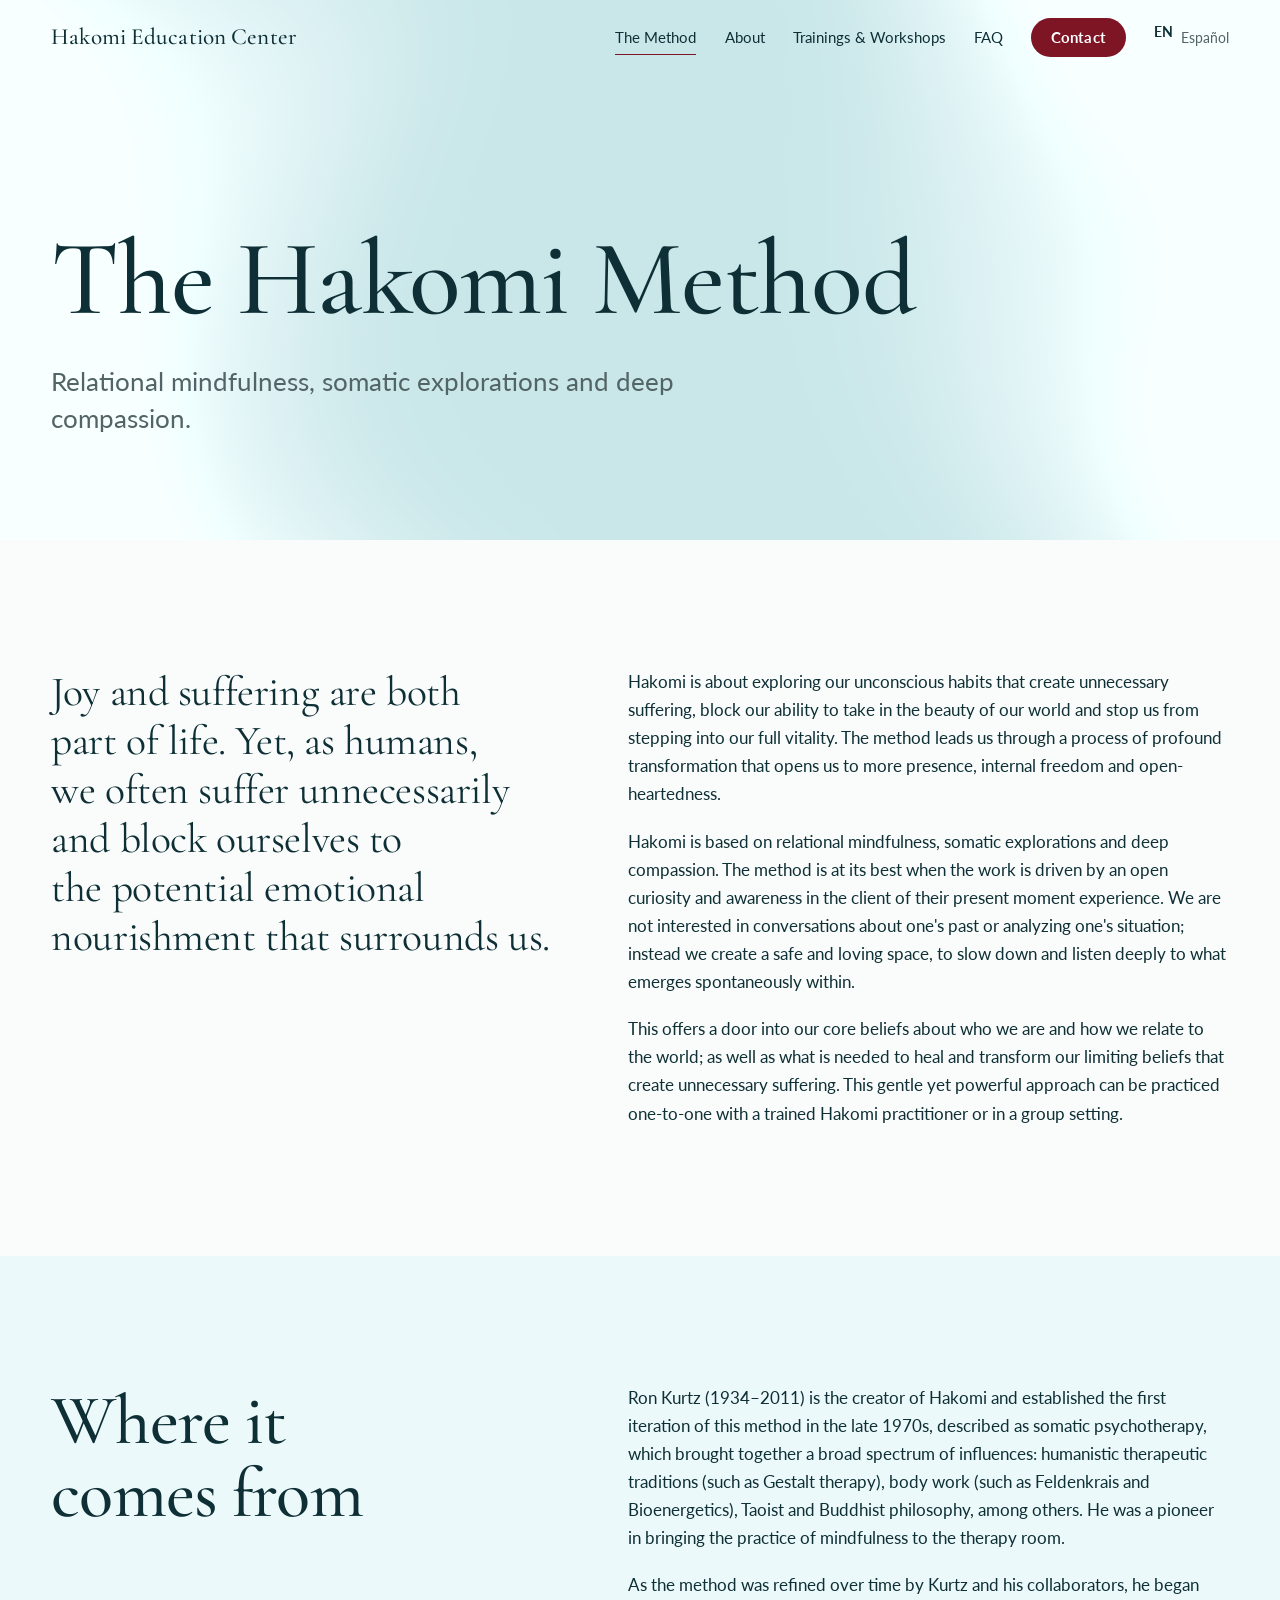
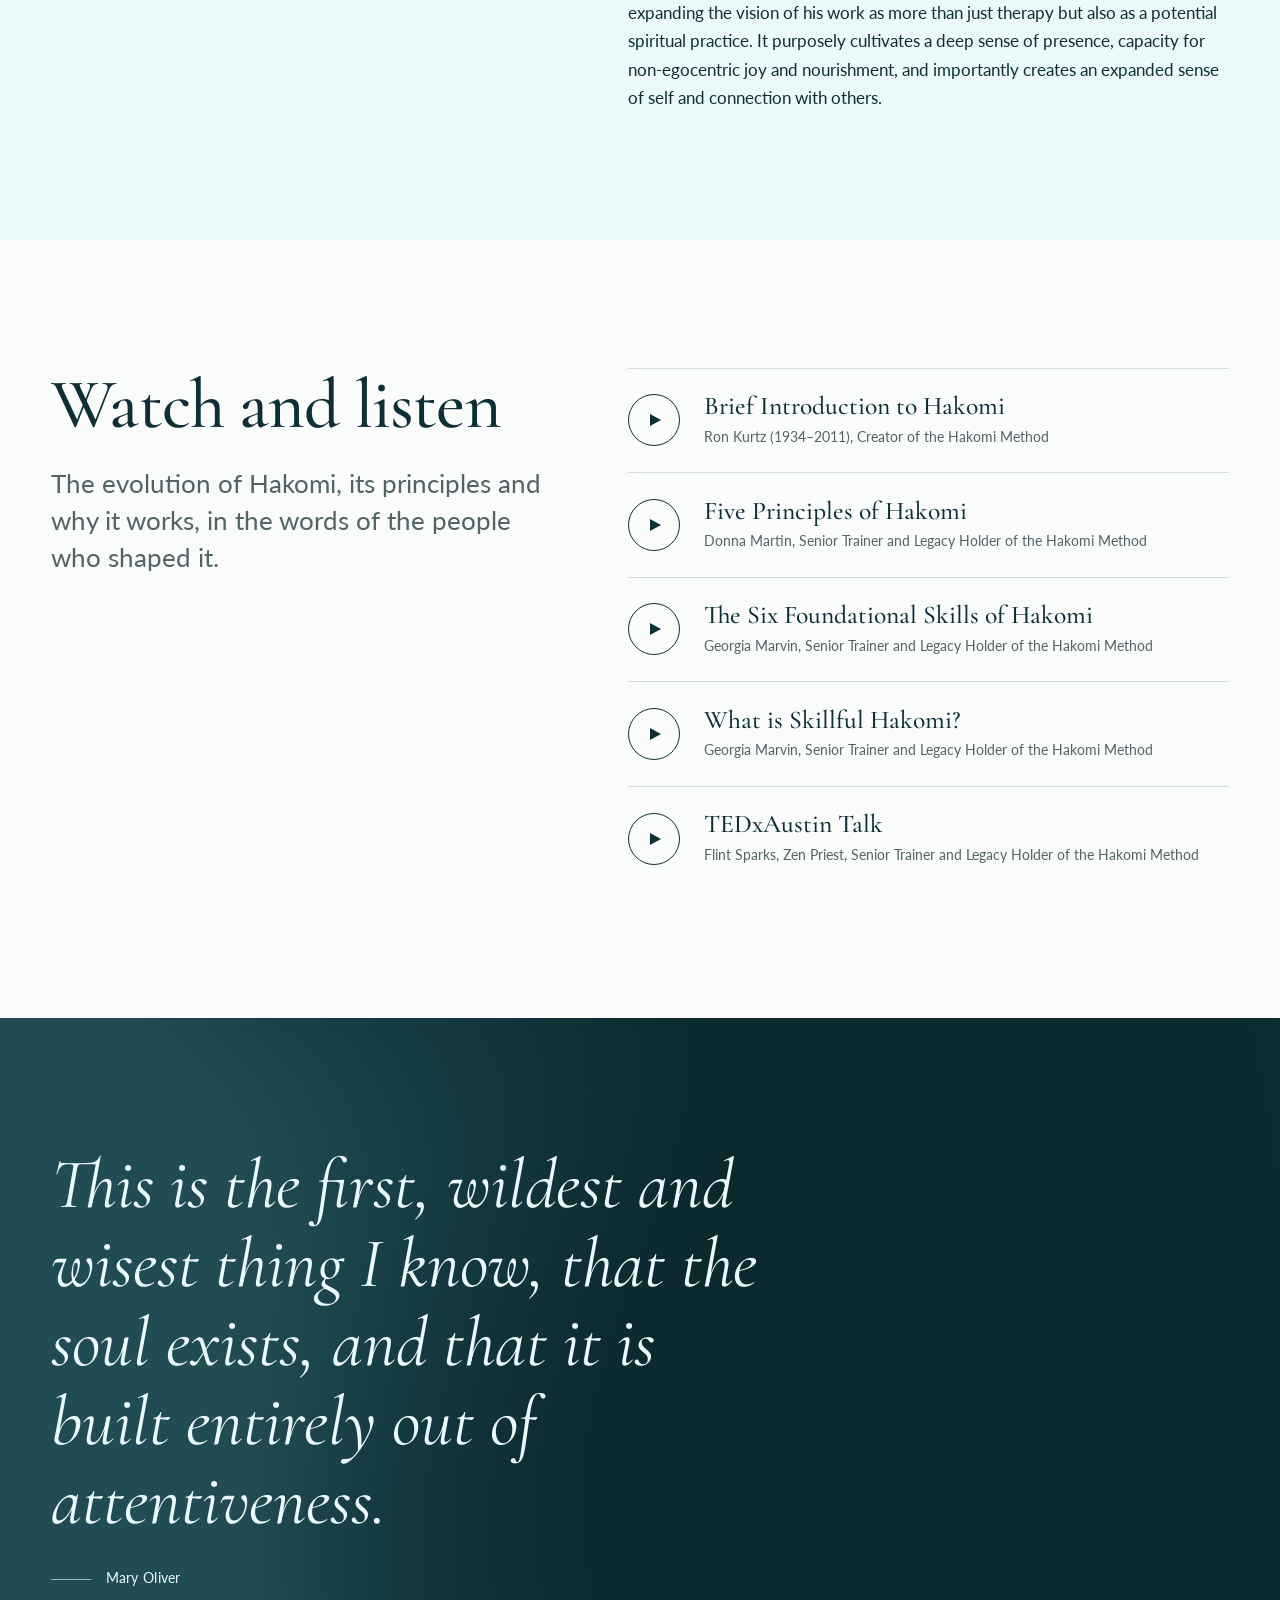
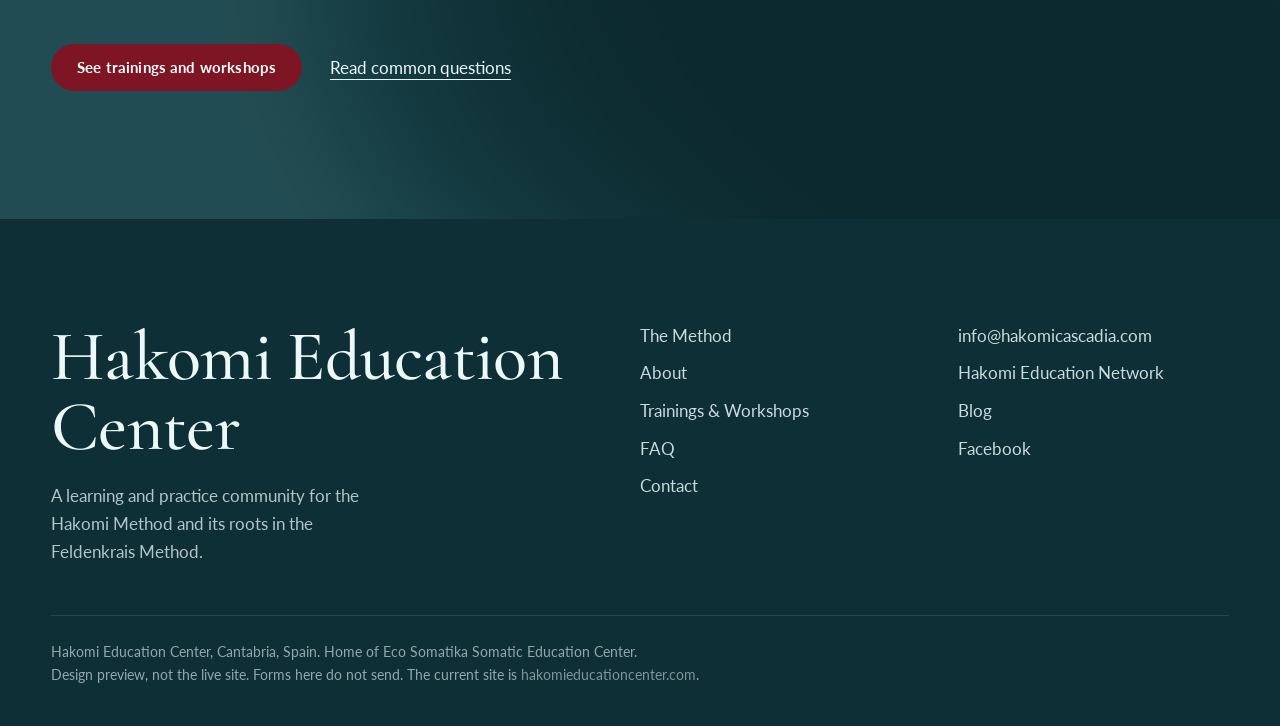
==== method.html @ 20028a0a "Hakomi Education Center redesign preview Static six-page prototype: home, method, about, trainings, " ====
<!doctype html>
<html lang="en">
<head>
  <meta charset="utf-8">
  <meta name="viewport" content="width=device-width, initial-scale=1">
  <meta name="robots" content="noindex, nofollow">
  <title>The Hakomi Method | Hakomi Education Center</title>
  <meta name="description" content="Hakomi is based on relational mindfulness, somatic explorations and deep compassion. Learn where the method comes from and why it works.">
  <link rel="preconnect" href="https://fonts.googleapis.com">
  <link rel="preconnect" href="https://fonts.gstatic.com" crossorigin>
  <link href="https://fonts.googleapis.com/css2?family=Cormorant+Garamond:ital,wght@0,400;0,500;1,400&family=Lato:wght@400;700&display=swap" rel="stylesheet">
  <link rel="stylesheet" href="assets/site.css">
  <script src="assets/site.js" defer></script>
</head>
<body>
<main id="main">

  <header class="page-head water" data-water="ice">
    <div class="wrap">
      <h1>The Hakomi Method</h1>
      <p class="lede">Relational mindfulness, somatic explorations and deep compassion.</p>
    </div>
  </header>

  <section class="band">
    <div class="wrap split-cols">
      <p class="lead sticky">Joy and suffering are both part of life. Yet, as humans, we often suffer unnecessarily and block ourselves to the potential emotional nourishment that surrounds us.</p>
      <div class="prose">
        <p>Hakomi is about exploring our unconscious habits that create unnecessary suffering, block our ability to take in the beauty of our world and stop us from stepping into our full vitality. The method leads us through a process of profound transformation that opens us to more presence, internal freedom and open-heartedness.</p>
        <p>Hakomi is based on relational mindfulness, somatic explorations and deep compassion. The method is at its best when the work is driven by an open curiosity and awareness in the client of their present moment experience. We are not interested in conversations about one's past or analyzing one's situation; instead we create a safe and loving space, to slow down and listen deeply to what emerges spontaneously within.</p>
        <p>This offers a door into our core beliefs about who we are and how we relate to the world; as well as what is needed to heal and transform our limiting beliefs that create unnecessary suffering. This gentle yet powerful approach can be practiced one-to-one with a trained Hakomi practitioner or in a group setting.</p>
      </div>
    </div>
  </section>

  <section class="band band--ice">
    <div class="wrap split-cols">
      <h2 class="sticky">Where it comes from</h2>
      <div class="prose">
        <p>Ron Kurtz (1934–2011) is the creator of Hakomi and established the first iteration of this method in the late 1970s, described as somatic psychotherapy, which brought together a broad spectrum of influences: humanistic therapeutic traditions (such as Gestalt therapy), body work (such as Feldenkrais and Bioenergetics), Taoist and Buddhist philosophy, among others. He was a pioneer in bringing the practice of mindfulness to the therapy room.</p>
        <p>As the method was refined over time by Kurtz and his collaborators, he began expanding the vision of his work as more than just therapy but also as a potential spiritual practice. It purposely cultivates a deep sense of presence, capacity for non-egocentric joy and nourishment, and importantly creates an expanded sense of self and connection with others.</p>
      </div>
    </div>
  </section>

  <section class="band">
    <div class="wrap split-cols">
      <div class="sticky">
        <h2>Watch and listen</h2>
        <p class="lede" style="margin-top:1.5rem">The evolution of Hakomi, its principles and why it works, in the words of the people who shaped it.</p>
      </div>
      <!-- TODO: point each item at its own video once the centre shares the links -->
      <ul class="talks">
        <li><a href="https://www.hakomieducationcenter.com/about-the-hakomi-method"><i></i><div><strong>Brief Introduction to Hakomi</strong><span>Ron Kurtz (1934–2011), Creator of the Hakomi Method</span></div></a></li>
        <li><a href="https://www.hakomieducationcenter.com/about-the-hakomi-method"><i></i><div><strong>Five Principles of Hakomi</strong><span>Donna Martin, Senior Trainer and Legacy Holder of the Hakomi Method</span></div></a></li>
        <li><a href="https://www.hakomieducationcenter.com/about-the-hakomi-method"><i></i><div><strong>The Six Foundational Skills of Hakomi</strong><span>Georgia Marvin, Senior Trainer and Legacy Holder of the Hakomi Method</span></div></a></li>
        <li><a href="https://www.hakomieducationcenter.com/about-the-hakomi-method"><i></i><div><strong>What is Skillful Hakomi?</strong><span>Georgia Marvin, Senior Trainer and Legacy Holder of the Hakomi Method</span></div></a></li>
        <li><a href="https://www.hakomieducationcenter.com/about-the-hakomi-method"><i></i><div><strong>TEDxAustin Talk</strong><span>Flint Sparks, Zen Priest, Senior Trainer and Legacy Holder of the Hakomi Method</span></div></a></li>
      </ul>
    </div>
  </section>

  <section class="band band--deep water" data-water="deep">
    <div class="wrap">
      <blockquote class="quote quote--big">
        <p>This is the first, wildest and wisest thing I know, that the soul exists, and that it is built entirely out of attentiveness.</p>
        <cite>Mary Oliver</cite>
      </blockquote>
      <div class="actions" style="margin-top:3.5rem">
        <a class="btn" href="trainings.html">See trainings and workshops</a>
        <a class="link" href="faq.html">Read common questions</a>
      </div>
    </div>
  </section>

</main>
</body>
</html>
---- assets/site.css ----
/* Hakomi Education Center — refreshed prototype
   Water & Stone: their ice blue and burgundy, deepened. Circle is the one recurring shape. */

:root {
  --ice: #ebf9fa;
  --paper: #f9fcfb;
  --deep: #0e2f35;
  --stone: #536466;
  --garnet: #7e1524;
  --line: rgba(14, 47, 53, 0.16);

  --serif: "Cormorant Garamond", "Playfair Display", Georgia, serif;
  --sans: Lato, "Avenir Next", Avenir, system-ui, sans-serif;

  --s-1: 0.875rem;
  --s0: 1.0625rem;
  --s1: clamp(1.3rem, 1.15rem + 0.6vw, 1.6rem);
  --s2: clamp(1.8rem, 1.35rem + 1.8vw, 2.6rem);
  --s3: clamp(2.5rem, 1.6rem + 3.6vw, 4.4rem);
  --s4: clamp(3.1rem, 1.4rem + 6.6vw, 6.75rem);

  --gutter: clamp(1.25rem, 4vw, 4rem);
  --ease: cubic-bezier(0.22, 0.7, 0.2, 1);
}

*, *::before, *::after { box-sizing: border-box; }
html { scroll-behavior: smooth; scroll-padding-top: 5rem; -webkit-text-size-adjust: 100%; }
body {
  margin: 0;
  font: 400 var(--s0) / 1.65 var(--sans);
  color: var(--deep);
  background: var(--paper);
  -webkit-font-smoothing: antialiased;
}
img, video, canvas { display: block; max-width: 100%; }
h1, h2, h3, p, ul, ol, blockquote, figure { margin: 0; }
ul, ol { padding: 0; list-style: none; }
h1, h2, h3 { font-family: var(--serif); font-weight: 500; line-height: 1.04; letter-spacing: -0.012em; text-wrap: balance; }
h1 { font-size: var(--s4); }
h2 { font-size: var(--s3); }
h3 { font-size: var(--s2); }
a { color: inherit; }
:focus-visible { outline: 2px solid var(--garnet); outline-offset: 3px; border-radius: 2px; }
[hidden] { display: none !important; }

.wrap { width: min(100% - 2 * var(--gutter), 76rem); margin-inline: auto; }
.band { padding-block: clamp(4.5rem, 10vw, 9.5rem); }
.band--ice { background: var(--ice); }
.band--deep { background: var(--deep); color: var(--ice); }
.skip { position: absolute; left: -999px; top: 0; background: var(--deep); color: var(--ice); padding: 0.75rem 1rem; z-index: 100; }
.skip:focus { left: 0; }

/* text */
.lead { font: 400 var(--s2) / 1.18 var(--serif); letter-spacing: -0.01em; text-wrap: balance; }
.lede { font-size: var(--s1); line-height: 1.45; color: var(--stone); max-width: 44ch; }
.prose > * { max-width: 64ch; }
.prose > * + * { margin-top: 1.15em; }
.prose h2:not(:first-child), .prose h3:not(:first-child) { margin-top: 1.6em; }
.note { font-size: var(--s-1); line-height: 1.6; color: var(--stone); max-width: 78ch; border-left: 2px solid var(--garnet); padding-left: 1.25rem; }
.link { text-decoration: underline; text-decoration-color: var(--garnet); text-decoration-thickness: 1px; text-underline-offset: 0.28em; transition: text-underline-offset 0.3s var(--ease), color 0.3s; }
.link:hover { text-underline-offset: 0.45em; color: var(--garnet); }
.band--deep .link { text-decoration-color: currentColor; }
.band--deep .link:hover { color: #fff; }

.btn {
  display: inline-block; border: 0; cursor: pointer; text-decoration: none;
  font: 700 0.95rem / 1 var(--sans); letter-spacing: 0.01em;
  padding: 1.05em 1.7em; border-radius: 99px;
  background: var(--garnet); color: #fff;
  box-shadow: 0 0 0 0 rgba(126, 21, 36, 0.18);
  transition: box-shadow 0.6s var(--ease), background 0.3s;
}
.btn:hover { background: #6a0f1c; box-shadow: 0 0 0 9px rgba(126, 21, 36, 0.12); }
.btn--quiet { background: transparent; color: var(--deep); box-shadow: inset 0 0 0 1px var(--deep); }
.btn--quiet:hover { background: var(--deep); color: var(--ice); box-shadow: inset 0 0 0 1px var(--deep); }
.actions { display: flex; flex-wrap: wrap; align-items: center; gap: 1rem 1.75rem; margin-top: 2.25rem; }

/* header */
.site-head {
  position: fixed; inset: 0 0 auto; z-index: 50;
  display: flex; align-items: center; justify-content: space-between; gap: 2rem;
  padding: 1.1rem var(--gutter);
  transition: background 0.4s, box-shadow 0.4s, padding 0.4s;
}
.site-head.is-scrolled, .site-head[data-open] {
  background: rgba(235, 249, 250, 0.86); backdrop-filter: blur(14px); -webkit-backdrop-filter: blur(14px);
  box-shadow: 0 1px 0 var(--line); padding-block: 0.7rem;
}
.brand { font: 500 1.45rem / 1 var(--serif); letter-spacing: 0.005em; text-decoration: none; white-space: nowrap; }
.site-nav { display: flex; align-items: center; gap: clamp(1rem, 2.2vw, 2.25rem); font-size: 0.95rem; }
.site-nav a { text-decoration: none; position: relative; padding-block: 0.35rem; }
.site-nav a:not(.btn)::after {
  content: ""; position: absolute; left: 0; right: 0; bottom: 0; height: 1px; background: var(--garnet);
  transform: scaleX(0); transform-origin: left; transition: transform 0.45s var(--ease);
}
.site-nav a:hover::after, .site-nav a[aria-current]::after { transform: scaleX(1); }
.site-nav .btn { padding: 0.8em 1.3em; }
.lang { font-size: var(--s-1); color: var(--stone); display: flex; gap: 0.5rem; }
.lang b { color: var(--deep); }
.menu-btn { display: none; background: none; border: 0; font: 700 0.95rem var(--sans); color: var(--deep); cursor: pointer; padding: 0.5rem 0; }

@media (max-width: 62rem) {
  .menu-btn { display: block; }
  .site-nav {
    position: absolute; inset: 100% 0 auto; flex-direction: column; align-items: flex-start; gap: 0.25rem;
    padding: 1rem var(--gutter) 2rem; background: rgba(235, 249, 250, 0.97);
    font: 500 1.7rem / 1.3 var(--serif);
    display: none;
  }
  .site-head[data-open] .site-nav { display: flex; }
  .site-nav .btn { font: 700 0.95rem var(--sans); margin-top: 0.75rem; }
  .lang { margin-top: 1rem; font-family: var(--sans); }
}

/* hero: the valley seen through a breathing circle that opens as you scroll */
.hero { height: 240vh; }
.hero-stage { position: sticky; top: 0; height: 100vh; height: 100svh; overflow: hidden; background: var(--ice); }
.hero-video { position: absolute; inset: 0; width: 100%; height: 100%; object-fit: cover; clip-path: circle(var(--r, 22vmin) at var(--cx, 72%) var(--cy, 52%)); }
.hero-stage::after { content: ""; position: absolute; inset: 0; background: linear-gradient(90deg, rgba(8, 28, 32, 0.62), rgba(8, 28, 32, 0.1) 75%); opacity: var(--shade, 0); pointer-events: none; }
.hero-copy, .hero-after { position: absolute; z-index: 2; left: var(--gutter); }
.hero-copy { top: 50%; width: min(46rem, 54vw); transform: translateY(calc(-46% - var(--lift, 0px))); opacity: var(--fade, 1); }
.hero-copy .lede { margin-top: 1.5rem; color: var(--deep); max-width: 34ch; }
.hero-after { bottom: clamp(3rem, 12vh, 8rem); width: min(56rem, calc(100% - 2 * var(--gutter))); color: #fff; opacity: var(--after, 0); font: 400 var(--s3) / 1.08 var(--serif); letter-spacing: -0.012em; text-wrap: balance; }
.hero h1 span { display: block; }
.js .hero h1 span, .js .hero-copy .lede, .js .hero-copy .actions { opacity: 0; transform: translateY(0.6em); animation: rise 1.4s var(--ease) forwards; animation-delay: calc(var(--i, 0) * 0.28s + 0.2s); }
@keyframes rise { to { opacity: 1; transform: none; } }

@media (max-width: 52rem) {
  .hero-copy { top: 5.5rem; width: calc(100% - 2 * var(--gutter)); transform: translateY(calc(-1 * var(--lift, 0px))); }
  .hero-copy .lede { margin-top: 1rem; font-size: 1.15rem; }
  .hero-copy .actions { margin-top: 1.5rem; }
  .hero-video { clip-path: circle(var(--r, 0px) at var(--cx, 50%) var(--cy, 80%)); }
}

/* quotes */
.quote { max-width: 46rem; }
.quote p { font: italic 400 var(--s2) / 1.28 var(--serif); text-wrap: pretty; }
.quote--big p { font-size: var(--s3); line-height: 1.12; }
.quote cite { display: block; margin-top: 1.75rem; font: 400 var(--s-1) / 1.4 var(--sans); font-style: normal; letter-spacing: 0.02em; }
.quote cite::before { content: ""; display: inline-block; width: 2.5rem; height: 1px; background: currentColor; vertical-align: middle; margin-right: 0.9rem; opacity: 0.6; }
.quote.split .w { opacity: 0.14; transition: opacity 1.1s ease; transition-delay: calc(var(--i) * 32ms); }
.quote.split.in .w { opacity: 1; }
.center { margin-inline: auto; }

/* water surface (canvas added by JS) */
.water { position: relative; isolation: isolate; }
.water > canvas { position: absolute; inset: 0; width: 100%; height: 100%; z-index: -1; }

/* page heads */
.page-head { padding: clamp(9rem, 20vw, 14rem) 0 clamp(3.5rem, 8vw, 6.5rem); background: var(--ice); }
.page-head .lede { margin-top: 1.75rem; }

/* layouts */
.split-cols { display: grid; gap: clamp(2.5rem, 6vw, 6rem); grid-template-columns: minmax(0, 5fr) minmax(0, 6fr); align-items: start; }
.sticky { position: sticky; top: 7rem; }
.round { border-radius: 50%; aspect-ratio: 1; object-fit: cover; width: 100%; background: var(--ice); }
.trio { display: grid; grid-template-columns: repeat(3, minmax(0, 1fr)); gap: clamp(2rem, 4vw, 4rem); margin-top: clamp(2.5rem, 6vw, 5rem); }
.trio .round { width: clamp(7rem, 12vw, 10rem); margin-bottom: 1.75rem; }
.trio h3 { margin-bottom: 0.9rem; }
.trio p { color: var(--stone); }
@media (max-width: 52rem) {
  .split-cols, .trio { grid-template-columns: 1fr; }
  .sticky { position: static; }
}

/* offering rows */
.rows { margin-top: clamp(2rem, 5vw, 4rem); border-bottom: 1px solid var(--line); }
.row { display: grid; grid-template-columns: minmax(0, 5fr) minmax(0, 5fr) auto; gap: 1rem 3rem; align-items: center; padding: clamp(1.5rem, 3vw, 2.5rem) 0; border-top: 1px solid var(--line); text-decoration: none; }
.row h3 { font-size: var(--s3); transition: transform 0.6s var(--ease), color 0.4s; }
.row p { color: var(--stone); max-width: 38ch; }
.row .round { width: clamp(4rem, 7vw, 6.5rem); transition: transform 0.8s var(--ease); }
.row:hover h3 { transform: translateX(0.6rem); color: var(--garnet); }
.row:hover .round { transform: scale(1.18); }
@media (max-width: 52rem) { .row { grid-template-columns: 1fr auto; } .row p { grid-column: 1 / -1; grid-row: 2; } }

/* dates and calendar */
.dates li { display: grid; grid-template-columns: 4.5rem 1fr; gap: 1.25rem; align-items: center; padding: 1.1rem 0; border-top: 1px solid var(--line); }
.dates li:last-child { border-bottom: 1px solid var(--line); }
.dates .day { font: 500 2.6rem / 0.9 var(--serif); }
.dates .day small { display: block; font: 400 var(--s-1) / 1.3 var(--sans); color: var(--stone); margin-top: 0.3rem; }
.dates strong { display: block; font: 500 var(--s1) / 1.2 var(--serif); }
.dates span { color: var(--stone); font-size: var(--s-1); }
.cal-head { display: flex; align-items: center; justify-content: space-between; gap: 1rem; margin-bottom: 1.25rem; }
.cal-head h3 { font-size: var(--s2); }
.cal-nav { display: flex; gap: 0.5rem; }
.cal-nav button { width: 2.75rem; height: 2.75rem; border-radius: 50%; border: 1px solid var(--line); background: none; color: var(--deep); cursor: pointer; font-size: 1.1rem; transition: background 0.3s, color 0.3s; }
.cal-nav button:hover { background: var(--deep); color: var(--ice); }
.cal { display: grid; grid-template-columns: repeat(7, 1fr); gap: 0.35rem; text-align: center; }
.cal b { font: 400 var(--s-1) var(--sans); color: var(--stone); padding-bottom: 0.5rem; }
.cal span { aspect-ratio: 1; display: grid; place-items: center; border-radius: 50%; font-size: 0.95rem; position: relative; }
.cal .has { background: #fff; font-weight: 700; }
.cal .has::after { content: ""; position: absolute; bottom: 16%; width: 5px; height: 5px; border-radius: 50%; background: var(--garnet); }
.cal .today { box-shadow: inset 0 0 0 1.5px var(--garnet); }

/* events */
.event { display: grid; grid-template-columns: clamp(6rem, 14vw, 11rem) 1fr; gap: clamp(1.5rem, 4vw, 3.5rem); align-items: start; padding-block: clamp(2rem, 4vw, 3rem); border-top: 1px solid var(--line); }
.event h3 { margin-bottom: 0.5rem; }
.event .when { color: var(--garnet); font-weight: 700; font-size: var(--s-1); margin-bottom: 1rem; }
.event p { max-width: 56ch; }
.empty { border-top: 1px solid var(--line); padding-top: 2rem; color: var(--stone); max-width: 52ch; }
.section-head { display: grid; grid-template-columns: minmax(0, 5fr) minmax(0, 6fr); gap: 1.5rem clamp(2rem, 6vw, 6rem); align-items: end; margin-bottom: clamp(2rem, 4vw, 3.5rem); }
.section-head p { color: var(--stone); max-width: 46ch; }
@media (max-width: 52rem) { .section-head { grid-template-columns: 1fr; } .event { grid-template-columns: 5rem 1fr; } }

/* people, network, talks */
.people { display: grid; grid-template-columns: repeat(auto-fill, minmax(13rem, 1fr)); gap: 3rem 2.5rem; margin-top: 3rem; }
.people .round { width: 11rem; margin-bottom: 1.25rem; }
.people h3 { font-size: var(--s1); }
.people p { color: var(--stone); font-size: var(--s-1); }
.network { display: grid; grid-template-columns: repeat(auto-fill, minmax(15rem, 1fr)); gap: 0 2.5rem; margin-top: 2.5rem; }
.network a { display: block; padding: 1.1rem 0; border-top: 1px solid rgba(235, 249, 250, 0.22); text-decoration: none; font: 500 var(--s1) / 1.2 var(--serif); transition: padding-left 0.5s var(--ease); }
.network a small { display: block; font: 400 var(--s-1) var(--sans); opacity: 0.7; margin-top: 0.2rem; }
.network a:hover { padding-left: 0.6rem; }
.talks li { border-top: 1px solid var(--line); }
.talks a { display: grid; grid-template-columns: 3.25rem 1fr; gap: 1.5rem; align-items: center; padding: 1.4rem 0; text-decoration: none; }
.talks i { width: 3.25rem; height: 3.25rem; border-radius: 50%; border: 1px solid var(--deep); display: grid; place-items: center; transition: background 0.4s, transform 0.6s var(--ease); }
.talks i::before { content: ""; border-left: 0.7rem solid var(--deep); border-block: 0.42rem solid transparent; margin-left: 0.2rem; transition: border-color 0.4s; }
.talks a:hover i { background: var(--deep); transform: scale(1.1); }
.talks a:hover i::before { border-left-color: var(--ice); }
.talks strong { display: block; font: 500 var(--s1) / 1.2 var(--serif); }
.talks span { color: var(--stone); font-size: var(--s-1); }

/* faq */
.faq-group + .faq-group { margin-top: clamp(3rem, 6vw, 5rem); }
.faq-group h2 { font-size: var(--s2); margin-bottom: 1.25rem; color: var(--garnet); }
details { border-top: 1px solid var(--line); }
details:last-child { border-bottom: 1px solid var(--line); }
summary { list-style: none; cursor: pointer; display: flex; justify-content: space-between; gap: 2rem; align-items: center; padding: 1.4rem 0; font: 500 var(--s1) / 1.25 var(--serif); }
summary::-webkit-details-marker { display: none; }
summary::after { content: ""; flex: none; width: 1rem; height: 1rem; background: linear-gradient(var(--deep), var(--deep)) center / 100% 1px no-repeat, linear-gradient(var(--deep), var(--deep)) center / 1px 100% no-repeat; transition: transform 0.5s var(--ease); }
details[open] summary::after { transform: rotate(135deg); }
details > div { padding: 0 0 1.75rem; max-width: 64ch; }
details > div > * + * { margin-top: 0.9em; }
details ul { list-style: disc; padding-left: 1.2rem; }
@supports (interpolate-size: allow-keywords) {
  :root { interpolate-size: allow-keywords; }
  details::details-content { block-size: 0; overflow: clip; transition: block-size 0.5s var(--ease), content-visibility 0.5s allow-discrete; }
  details[open]::details-content { block-size: auto; }
}

/* forms */
.form { display: grid; gap: 1.75rem; max-width: 34rem; }
.form label, .form legend { display: block; font-weight: 700; font-size: var(--s-1); margin-bottom: 0.35rem; padding: 0; }
.form input:not([type="radio"], [type="checkbox"]), .form textarea {
  width: 100%; font: inherit; color: inherit; background: transparent;
  border: 0; border-bottom: 1px solid var(--deep); border-radius: 0; padding: 0.6rem 0;
  transition: border-color 0.3s, box-shadow 0.3s;
}
.form textarea { min-height: 7.5rem; resize: vertical; }
.form input:focus-visible, .form textarea:focus-visible { outline: 0; border-color: var(--garnet); box-shadow: 0 1px 0 var(--garnet); }
.form fieldset { border: 0; padding: 0; margin: 0; }
.form .check { display: flex; gap: 0.7rem; align-items: baseline; font-weight: 400; font-size: var(--s0); margin: 0.35rem 0 0; }
.form input[type="radio"], .form input[type="checkbox"] { accent-color: var(--garnet); width: 1.05rem; height: 1.05rem; flex: none; translate: 0 0.15rem; }
.two { display: grid; grid-template-columns: 1fr 1fr; gap: 1.75rem; }
@media (max-width: 36rem) { .two { grid-template-columns: 1fr; } }
.done { max-width: 34rem; }
.done svg { width: 4.5rem; height: 4.5rem; margin-bottom: 1.5rem; }
.done circle, .done path { fill: none; stroke: var(--garnet); stroke-width: 1.5; stroke-linecap: round; stroke-dasharray: 160; stroke-dashoffset: 160; animation: draw 1.4s var(--ease) forwards; }
.done path { animation-delay: 0.7s; }
@keyframes draw { to { stroke-dashoffset: 0; } }
.done h3 { margin-bottom: 0.75rem; }
.done small { display: block; margin-top: 1rem; color: var(--stone); }

dialog { border: 0; border-radius: 1.25rem; padding: clamp(1.75rem, 4vw, 3rem); width: min(40rem, calc(100% - 2rem)); max-height: calc(100dvh - 2rem); background: var(--paper); color: var(--deep); }
dialog::backdrop { background: rgba(14, 47, 53, 0.55); backdrop-filter: blur(6px); }
dialog h2 { font-size: var(--s2); margin-bottom: 1.75rem; padding-right: 3rem; }
dialog .close { position: absolute; top: 1.25rem; right: 1.25rem; width: 2.75rem; height: 2.75rem; border-radius: 50%; border: 1px solid var(--line); background: none; cursor: pointer; font-size: 1.2rem; color: var(--deep); }

/* footer */
.site-foot { background: var(--deep); color: var(--ice); padding: clamp(4rem, 8vw, 7rem) 0 2.5rem; }
.site-foot .wrap { display: grid; grid-template-columns: minmax(0, 6fr) minmax(0, 3fr) minmax(0, 3fr); gap: 3rem; }
.site-foot .mark { font: 500 var(--s3) / 1 var(--serif); letter-spacing: -0.01em; }
.site-foot p { margin-top: 1.25rem; max-width: 34ch; opacity: 0.75; }
.site-foot li + li { margin-top: 0.6rem; }
.site-foot a { text-decoration: none; opacity: 0.85; transition: opacity 0.3s; }
.site-foot a:hover { opacity: 1; text-decoration: underline; text-underline-offset: 0.3em; }
.site-foot .fine { grid-column: 1 / -1; border-top: 1px solid rgba(235, 249, 250, 0.2); padding-top: 1.5rem; font-size: var(--s-1); opacity: 0.6; margin: 0; max-width: none; }
@media (max-width: 52rem) { .site-foot .wrap { grid-template-columns: 1fr; } }

/* calm mode: no scroll choreography, nothing moves on its own */
@media (prefers-reduced-motion: reduce) {
  html { scroll-behavior: auto; }
  *, *::before, *::after { animation: none !important; transition: none !important; }
  .js .hero h1 span, .js .hero-copy .lede, .js .hero-copy .actions { opacity: 1; transform: none; }
  .hero { height: auto; }
  .hero-stage { position: relative; height: auto; padding: 8rem var(--gutter) 4rem; display: grid; gap: 3rem; }
  .hero-stage::after { display: none; }
  .hero-copy, .hero-after { position: static; transform: none; width: auto; opacity: 1; }
  .hero-after { color: var(--deep); }
  .hero-video { position: static; clip-path: none; border-radius: 50%; aspect-ratio: 1; width: min(26rem, 80vw); height: auto; }
  .quote.split .w { opacity: 1; }
}
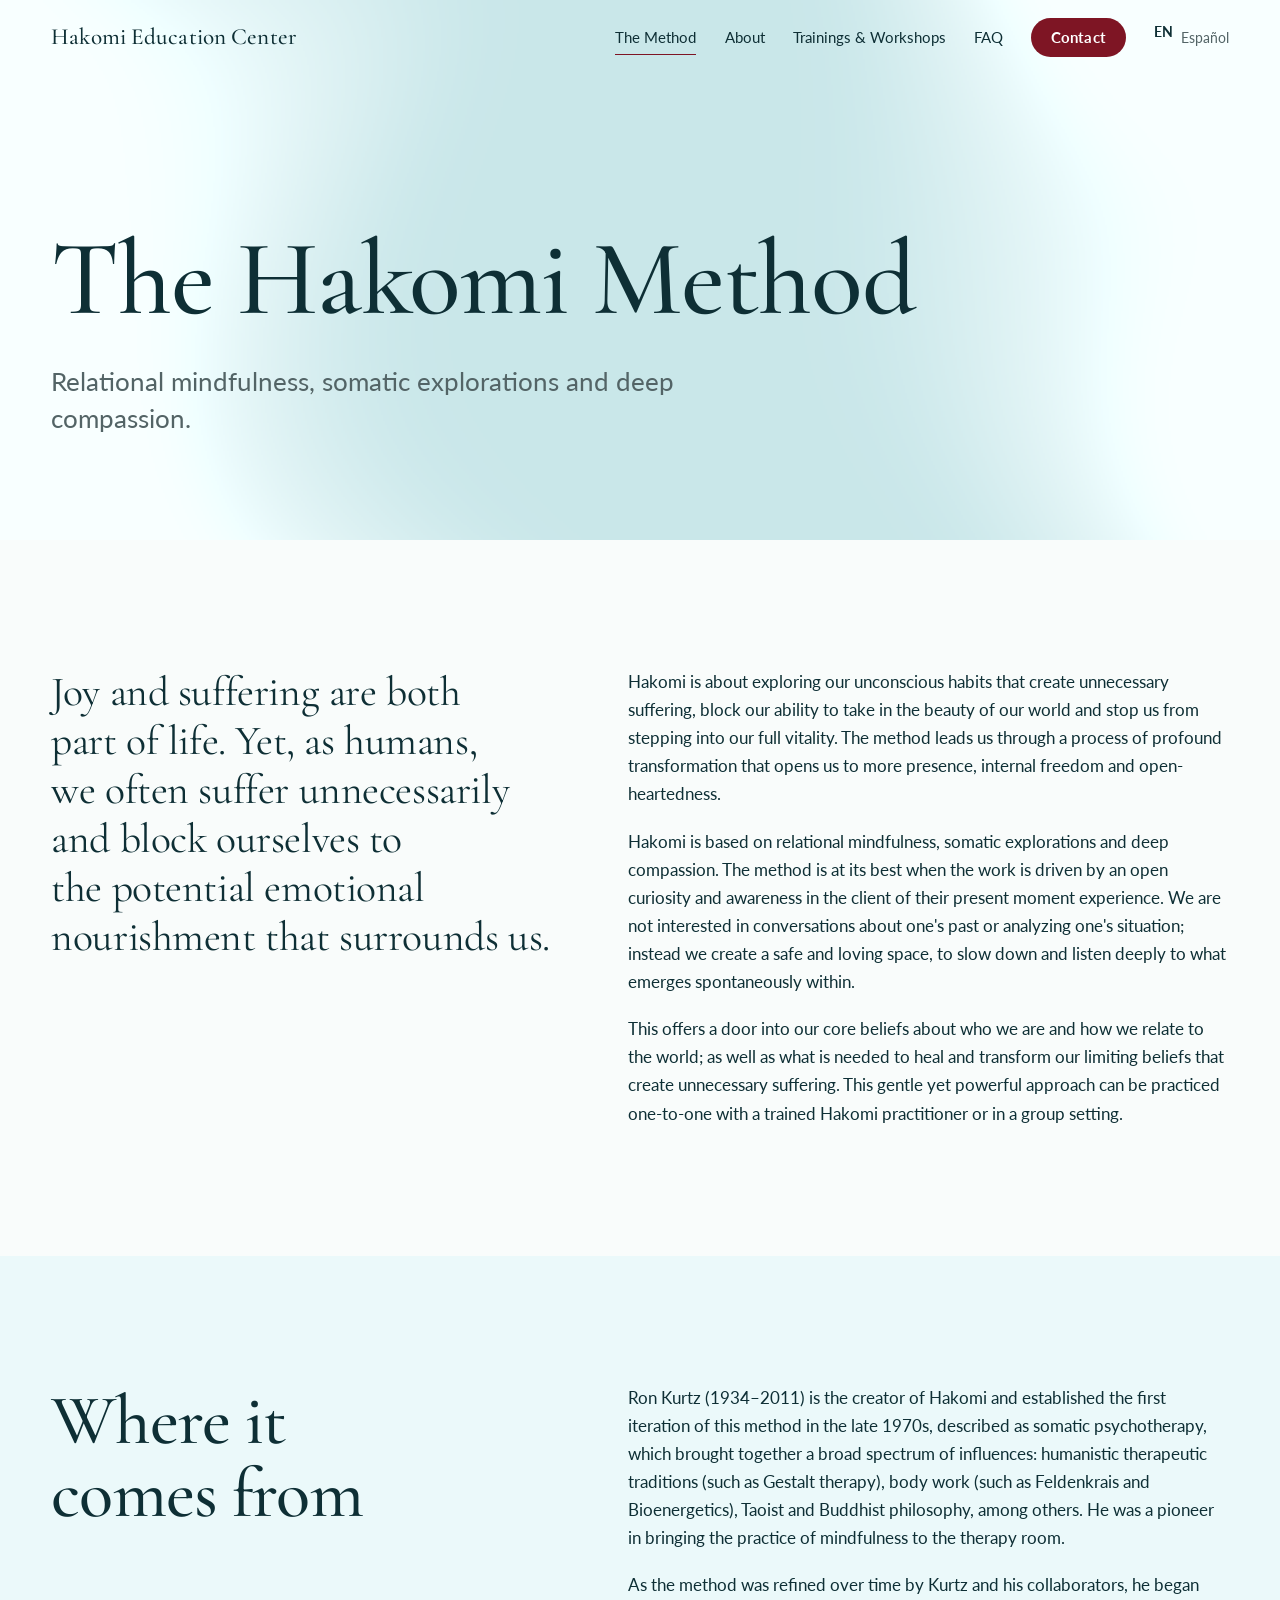
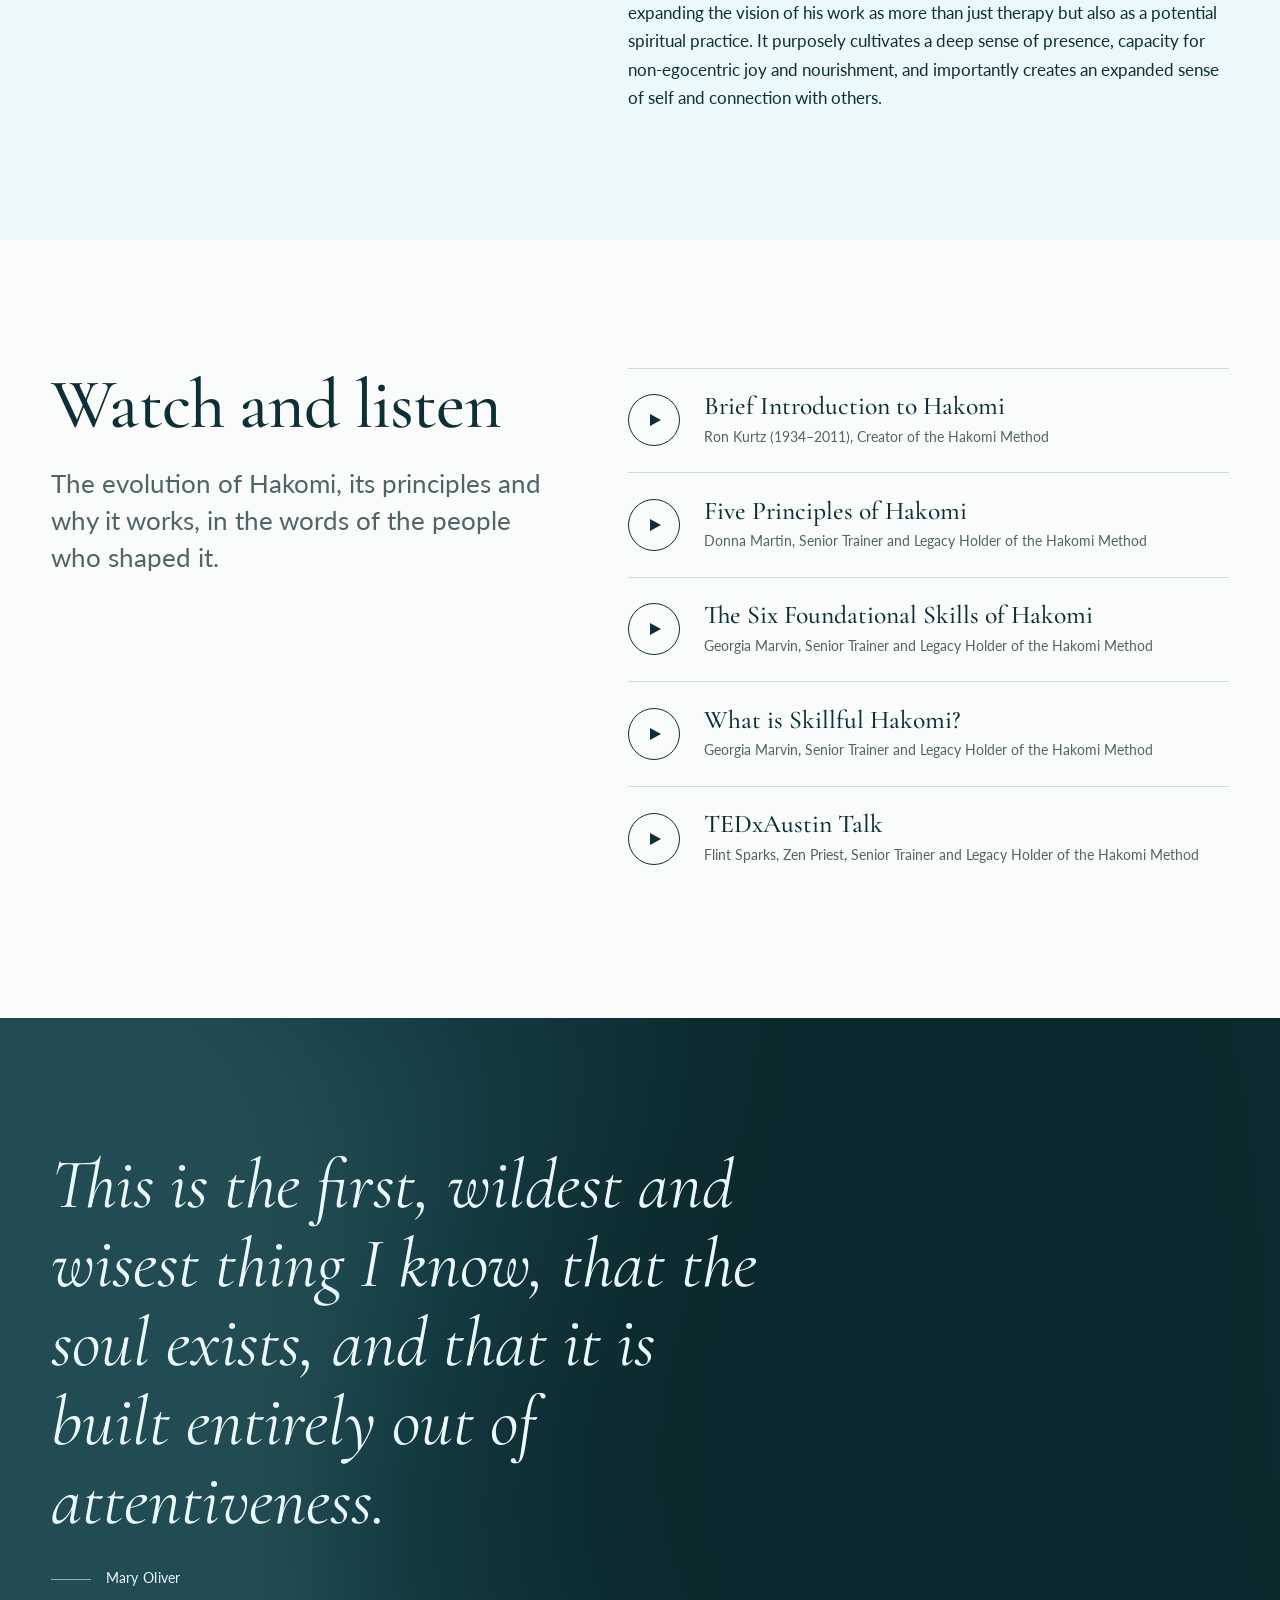
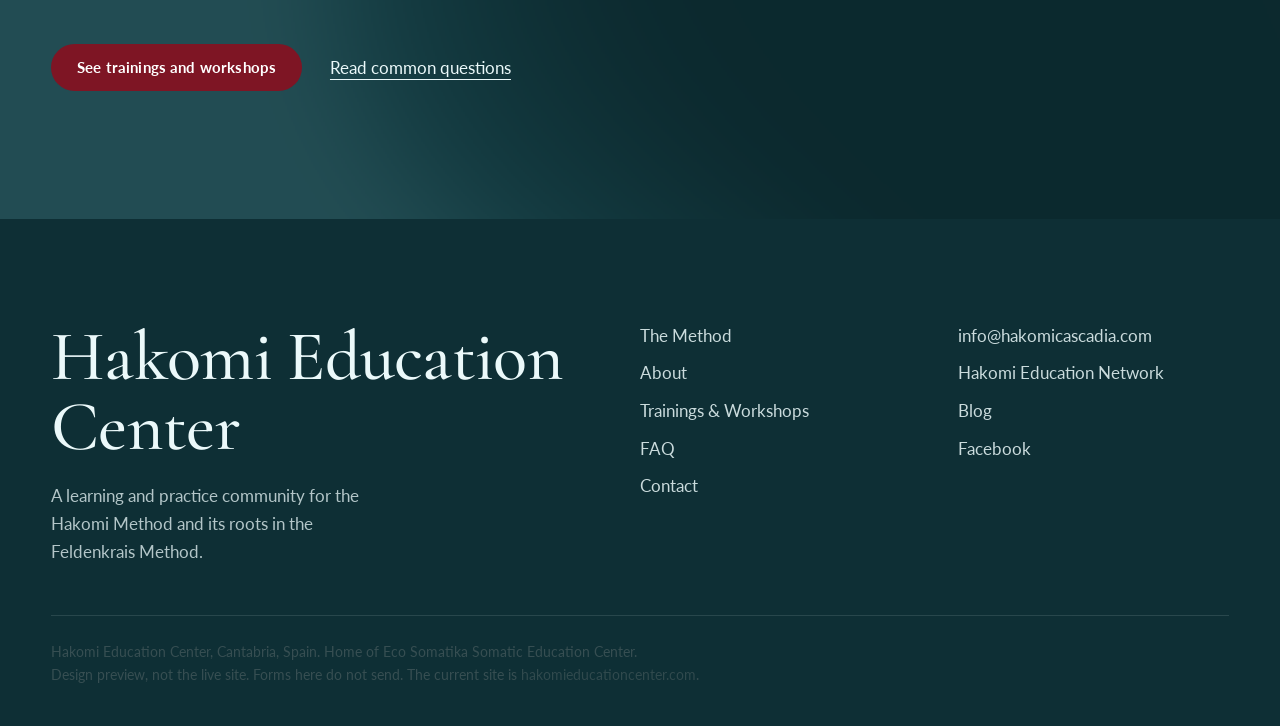
==== commit bf62e0fb: "Add talk pages for the five Watch and listen videos One template, talk.html?t=<slug>, driven by the " ====
--- a/method.html
+++ b/method.html
@@ -46,16 +46,15 @@
   <section class="band">
     <div class="wrap split-cols">
       <div class="sticky">
-        <h2>Watch and listen</h2>
+        <h2 id="watch">Watch and listen</h2>
         <p class="lede" style="margin-top:1.5rem">The evolution of Hakomi, its principles and why it works, in the words of the people who shaped it.</p>
       </div>
-      <!-- TODO: point each item at its own video once the centre shares the links -->
       <ul class="talks">
-        <li><a href="https://www.hakomieducationcenter.com/about-the-hakomi-method"><i></i><div><strong>Brief Introduction to Hakomi</strong><span>Ron Kurtz (1934–2011), Creator of the Hakomi Method</span></div></a></li>
-        <li><a href="https://www.hakomieducationcenter.com/about-the-hakomi-method"><i></i><div><strong>Five Principles of Hakomi</strong><span>Donna Martin, Senior Trainer and Legacy Holder of the Hakomi Method</span></div></a></li>
-        <li><a href="https://www.hakomieducationcenter.com/about-the-hakomi-method"><i></i><div><strong>The Six Foundational Skills of Hakomi</strong><span>Georgia Marvin, Senior Trainer and Legacy Holder of the Hakomi Method</span></div></a></li>
-        <li><a href="https://www.hakomieducationcenter.com/about-the-hakomi-method"><i></i><div><strong>What is Skillful Hakomi?</strong><span>Georgia Marvin, Senior Trainer and Legacy Holder of the Hakomi Method</span></div></a></li>
-        <li><a href="https://www.hakomieducationcenter.com/about-the-hakomi-method"><i></i><div><strong>TEDxAustin Talk</strong><span>Flint Sparks, Zen Priest, Senior Trainer and Legacy Holder of the Hakomi Method</span></div></a></li>
+        <li><a href="talk.html?t=brief-introduction"><i></i><div><strong>Brief Introduction to Hakomi</strong><span>Ron Kurtz (1934–2011), Creator of the Hakomi Method</span></div></a></li>
+        <li><a href="talk.html?t=five-principles"><i></i><div><strong>Five Principles of Hakomi</strong><span>Donna Martin, Senior Trainer and Legacy Holder of the Hakomi Method</span></div></a></li>
+        <li><a href="talk.html?t=six-foundational-skills"><i></i><div><strong>The Six Foundational Skills of Hakomi</strong><span>Georgia Marvin, Senior Trainer and Legacy Holder of the Hakomi Method</span></div></a></li>
+        <li><a href="talk.html?t=skillful-hakomi"><i></i><div><strong>What is Skillful Hakomi?</strong><span>Georgia Marvin, Senior Trainer and Legacy Holder of the Hakomi Method</span></div></a></li>
+        <li><a href="talk.html?t=tedxaustin"><i></i><div><strong>TEDxAustin Talk</strong><span>Flint Sparks, Zen Priest, Senior Trainer and Legacy Holder of the Hakomi Method</span></div></a></li>
       </ul>
     </div>
   </section>
--- a/assets/site.css
+++ b/assets/site.css
@@ -120,7 +120,7 @@
 .hero-copy, .hero-after { position: absolute; z-index: 2; left: var(--gutter); }
 .hero-copy { top: 50%; width: min(46rem, 54vw); transform: translateY(calc(-46% - var(--lift, 0px))); opacity: var(--fade, 1); }
 .hero-copy .lede { margin-top: 1.5rem; color: var(--deep); max-width: 34ch; }
-.hero-after { bottom: clamp(3rem, 12vh, 8rem); width: min(56rem, calc(100% - 2 * var(--gutter))); color: #fff; opacity: var(--after, 0); font: 400 var(--s3) / 1.08 var(--serif); letter-spacing: -0.012em; text-wrap: balance; }
+.hero-after { pointer-events: none; /* invisible until scrolled; must never sit on top of the buttons */ bottom: clamp(3rem, 12vh, 8rem); width: min(56rem, calc(100% - 2 * var(--gutter))); color: #fff; opacity: var(--after, 0); font: 400 var(--s3) / 1.08 var(--serif); letter-spacing: -0.012em; text-wrap: balance; }
 .hero h1 span { display: block; }
 .js .hero h1 span, .js .hero-copy .lede, .js .hero-copy .actions { opacity: 0; transform: translateY(0.6em); animation: rise 1.4s var(--ease) forwards; animation-delay: calc(var(--i, 0) * 0.28s + 0.2s); }
 @keyframes rise { to { opacity: 1; transform: none; } }
@@ -202,6 +202,16 @@
 .section-head p { color: var(--stone); max-width: 46ch; }
 @media (max-width: 52rem) { .section-head { grid-template-columns: 1fr; } .event { grid-template-columns: 5rem 1fr; } }
 
+/* team bios */
+.bio { display: grid; grid-template-columns: clamp(6rem, 15vw, 12rem) 1fr; gap: clamp(1.5rem, 4vw, 4rem); align-items: start; padding-block: clamp(2.5rem, 5vw, 4rem); border-top: 1px solid var(--line); }
+.bio > .round { position: sticky; top: 6.5rem; }
+.bio .role { color: var(--garnet); font-weight: 700; font-size: var(--s-1); margin-top: 0.4rem; }
+.bio .fine { font-size: var(--s-1); color: var(--stone); }
+@media (max-width: 52rem) {
+  .bio { grid-template-columns: 1fr; }
+  .bio > .round { position: static; width: 8rem; }
+}
+
 /* people, network, talks */
 .people { display: grid; grid-template-columns: repeat(auto-fill, minmax(13rem, 1fr)); gap: 3rem 2.5rem; margin-top: 3rem; }
 .people .round { width: 11rem; margin-bottom: 1.25rem; }
@@ -220,6 +230,14 @@
 .talks strong { display: block; font: 500 var(--s1) / 1.2 var(--serif); }
 .talks span { color: var(--stone); font-size: var(--s-1); }
 
+/* talk pages */
+.player { margin-top: clamp(2rem, 5vw, 3.5rem); aspect-ratio: 16 / 9; border-radius: 1.25rem; overflow: hidden; background: var(--deep); box-shadow: 0 2.5rem 5rem -2.5rem rgba(14, 47, 53, 0.5); }
+.player iframe { display: block; width: 100%; height: 100%; border: 0; }
+.talk-nav { display: flex; flex-wrap: wrap; justify-content: space-between; gap: 1rem 2rem; margin-top: 1.75rem; }
+.talks a[aria-current] i { background: var(--deep); }
+.talks a[aria-current] i::before { border-left-color: var(--ice); }
+.fine { font-size: var(--s-1); color: var(--stone); }
+
 /* faq */
 .faq-group + .faq-group { margin-top: clamp(3rem, 6vw, 5rem); }
 .faq-group h2 { font-size: var(--s2); margin-bottom: 1.25rem; color: var(--garnet); }
